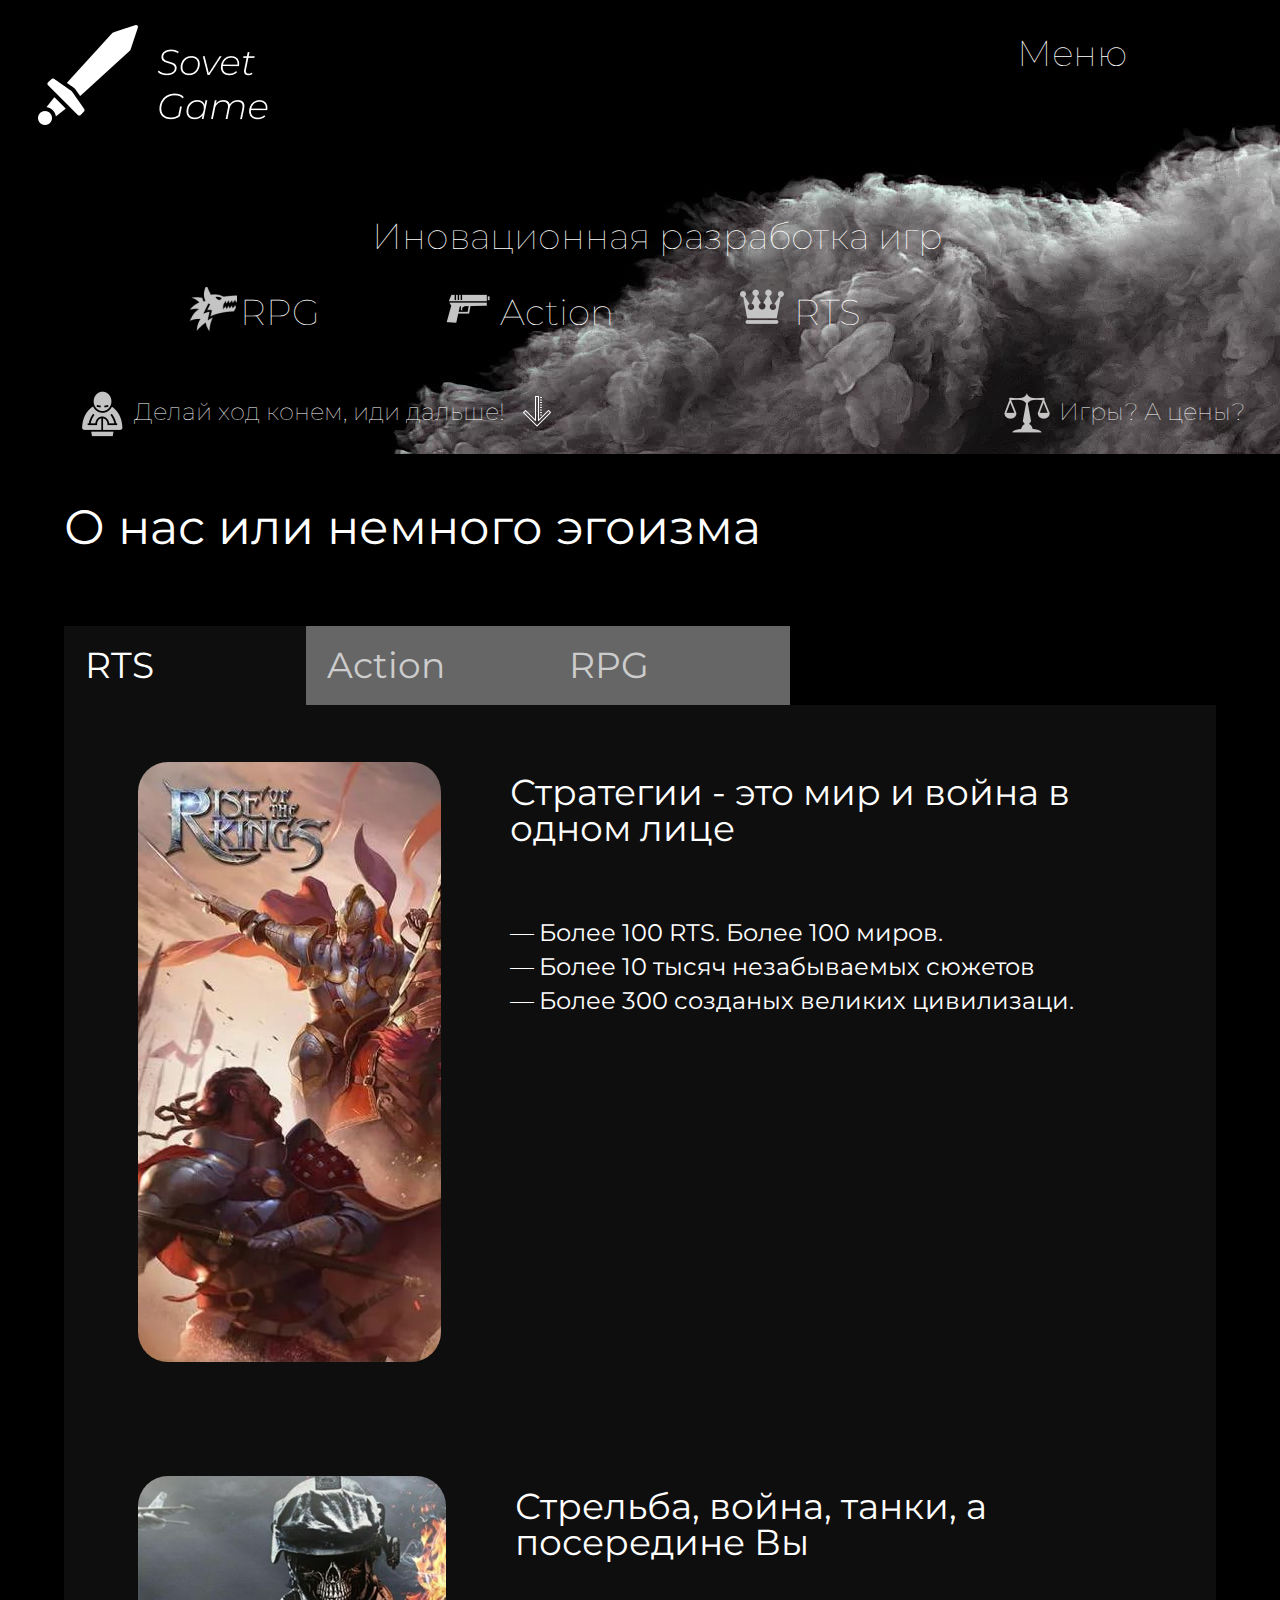
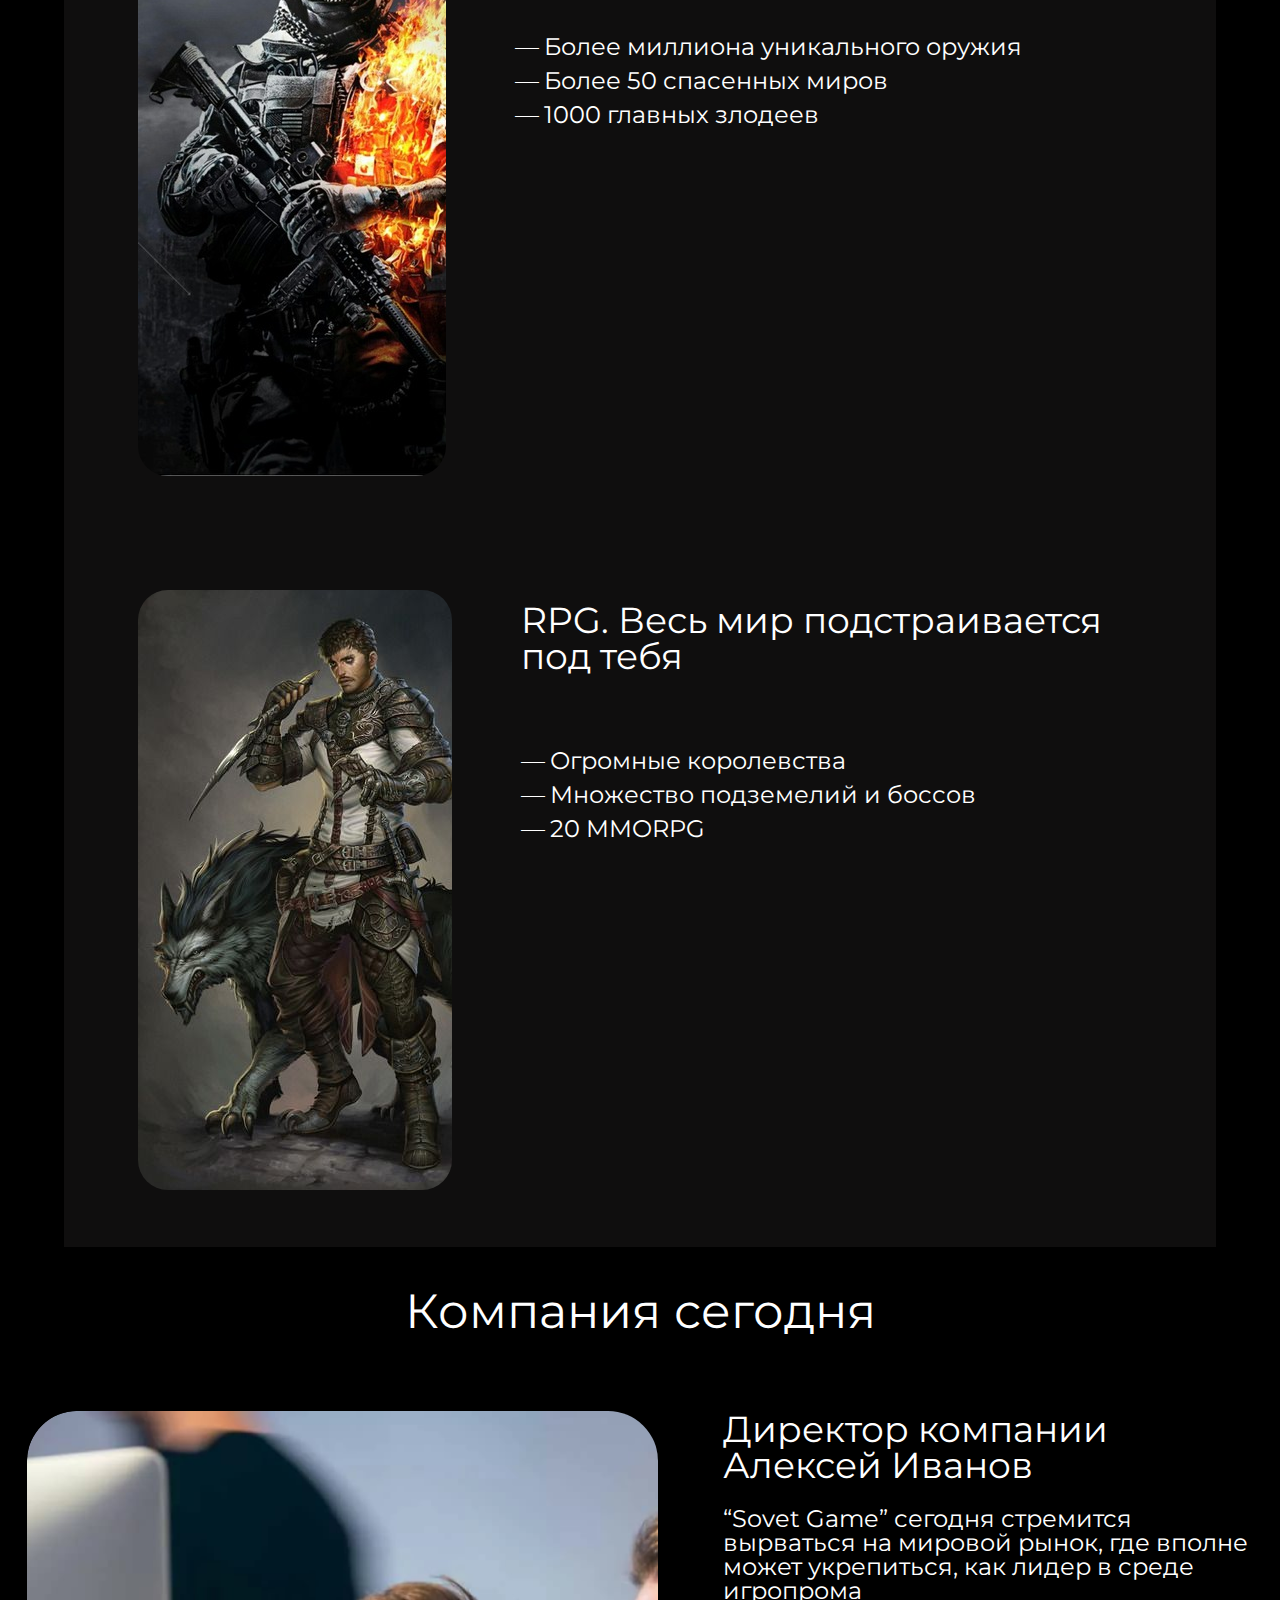
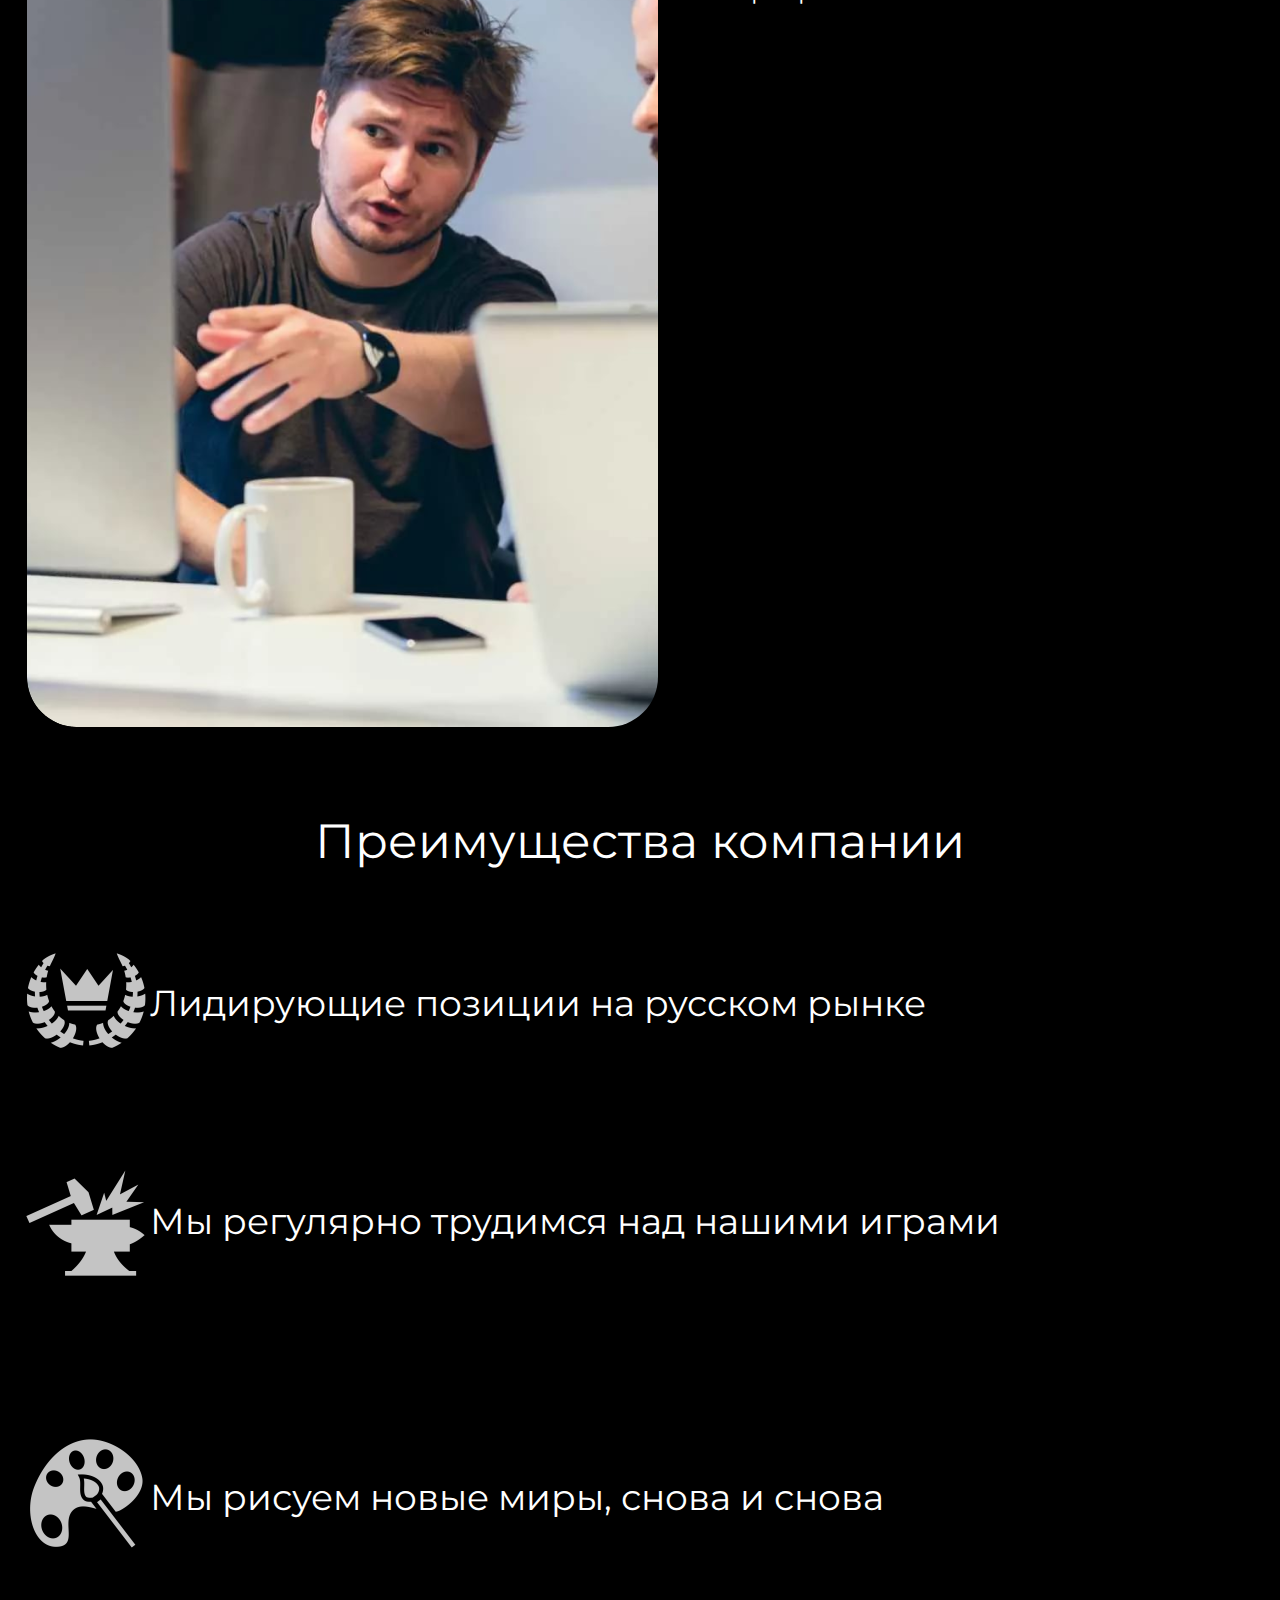
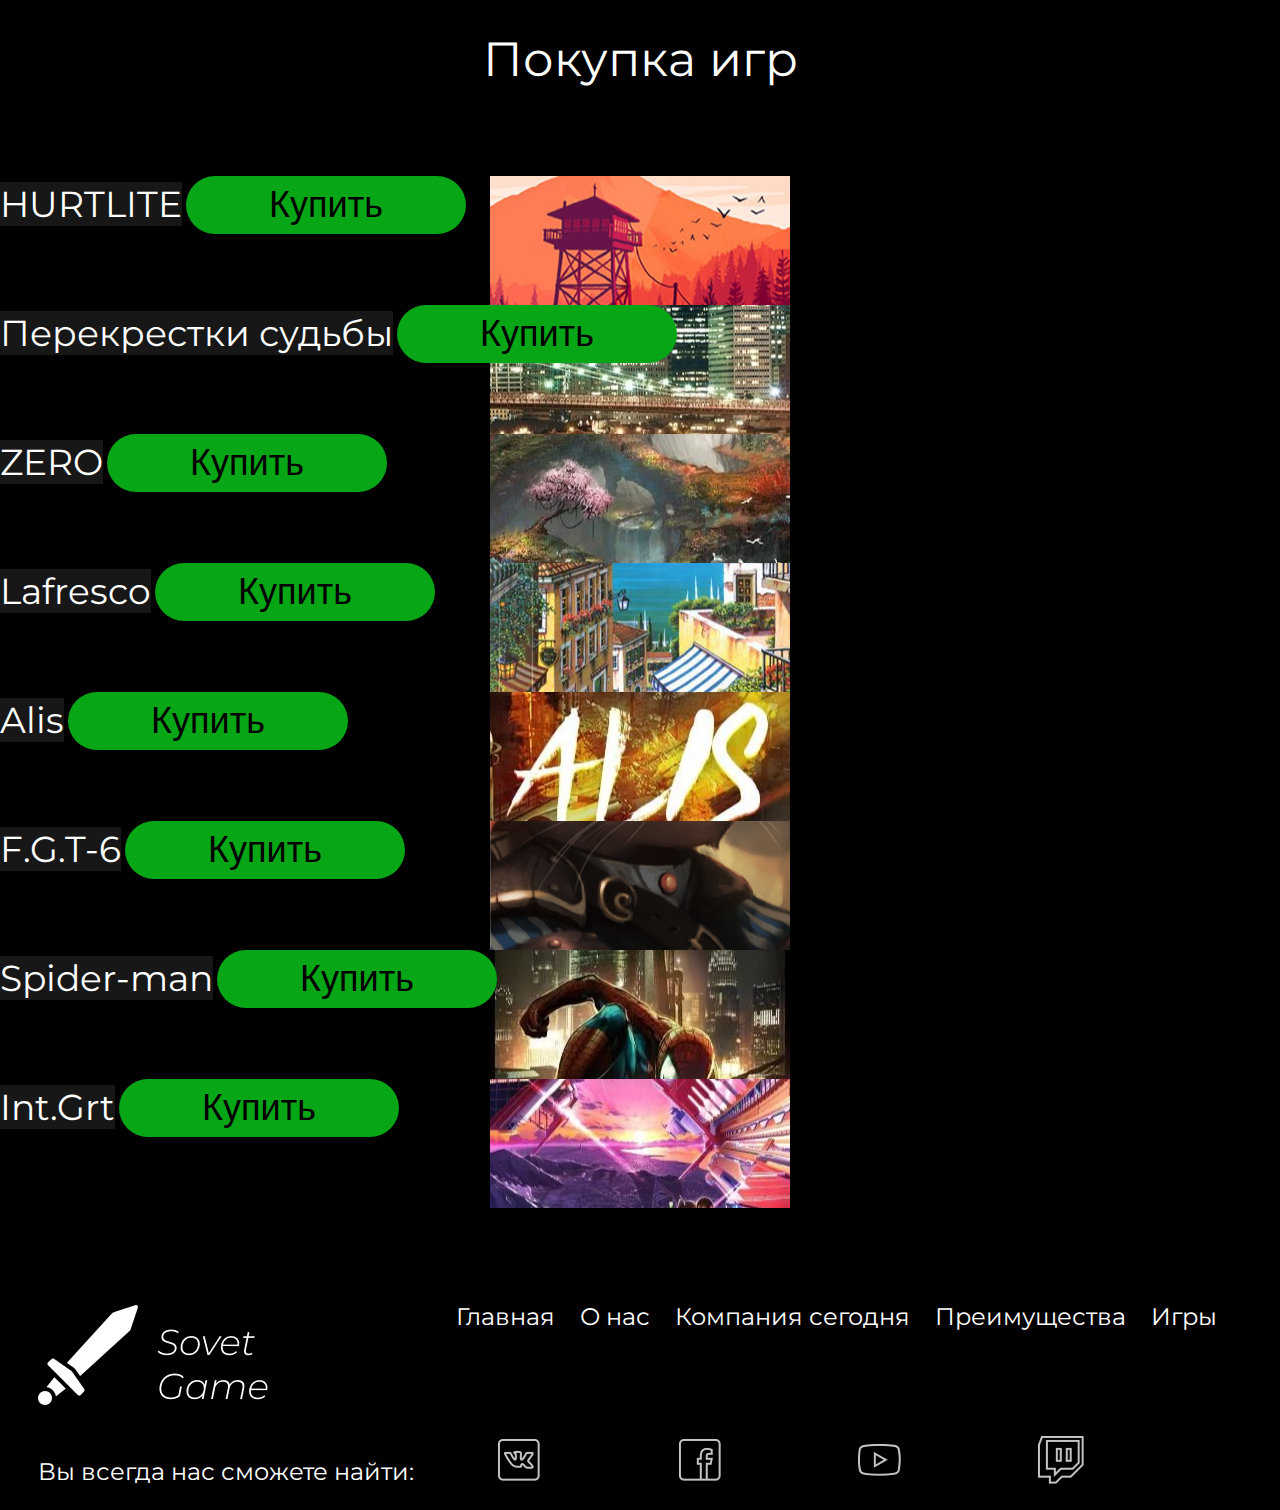
==== index.html @ 1562722c "Исправился, username точный" ====
<!DOCTYPE html>
<html lang="en">
<head>
    <meta charset="UTF-8">
    <meta name="viewport" content="width=device-width, initial-scale=1.0">
    <meta http-equiv="X-UA-Compatible" content="ie=edge">
    <title>Sovet Game</title>
    <meta name="description" content="Игровая компания Sovet Game в новом 2019 годе. Создание нового игрового мира. Главные топы игропрома" />
    <meta content="telephone=no" name="format-detection">
    <meta name="HandheldFriendly" content="true">
    <meta name="keywords" content="Sovet Game, русская компания, Sovet, Games">
    <meta property="og:type" content="website">
    <meta property="og:url" content="#">
    <meta property="og:title" content="Sovet Game">
    <meta property="og:description" content="Игровая компания Sovet Game в новом 2019 годе. Создание нового игрового мира. Главные топы игропрома">
    <meta property="og:image" content="img/logo.png">
    <meta property="og:image:width" content="100">
    <meta property="og:image:height" content="100">
    <meta property="og:image" content="img/logo.png" />
    <link rel="image_src" href="img/logo.png" /> 
    <link rel="icon" href="img/logo.png" type="img/png"/>
    <link rel="apple-touch-icon" href="/img/logo.png" type="img/png" />
    <link rel="stylesheet" href="style/style.css">
    <link rel="stylesheet" href="style/slick.css">
    <link href="https://fonts.googleapis.com/css?family=Montserrat:300,400&amp;subset=cyrillic" rel="stylesheet"> 
</head>
<body>
    <div class="container-wrapper" id="glavn">
            <header>
                <a href="https://toster.ru/q/368073" class="logo-a">
                    <span class="logo">
                        <img src="img/Logosity.png" alt="Logo" href="#">
                    </span>
                        
                </a>
                <div class="header-nav">
                    <div class="menuToggle">Меню</div>
                    <div class="menu">
                        <ul>
                            <li><a data-scroll-to="#glavn">Главная</a></li>
                            <li><a data-scroll-to="#nas">О нас</a></li>
                            <li><a data-scroll-to="#heute">Компания сегодня</a></li>
                            <li><a data-scroll-to="#prem">Преимущества</a></li>
                            <li><a data-scroll-to="#game">Игры</a></li>
                        </ul>
                    </div>
                    
                </div>
            </header>
            <div class="header-container">
                <div class="header-wrapper">
                        <div class="glavn"><h1>Иновационная разработка игр</h1></div>
                        <div class="genre">
                            <ul>
                                <li class="img1_1">RPG</li>
                                <li class="img2">Action</li>
                                <li class="img3">RTS</li>
                            </ul>
                        </div>
                </div>
            </div>
        <div class="header-down">
            <p class="text-left">Делай ход конем, иди дальше!</p>
            <p class="text-right">Игры? А цены?</p>
        </div>
    </div>
   <div class="wrapper-main" id="nas">
       <main>
           <section class="tab">
                <h2>О нас или немного эгоизма</h2>
                <ul class="tabs">
                    <li class="active" rel="tab1">RTS</li>
                    <li rel="tab2">Action</li>
                    <li rel="tab3">RPG</li>
                  </ul>
                  <div class="tab_container">
                    <h3 class="d_active tab_drawer_heading" rel="tab1">RTS</h3>
                    <div id="tab1" class="tab_content">
                        <div class="tab_img " style="background-image: url(/img/32432.png)">

                        </div>
                        <div class="tab_text ">
                                <h2>Стратегии - это мир и война в одном лице</h2>
                                <ul>
                                    <li>Более 100 RTS. Более 100 миров.</li>
                                    <li>Более 10 тысяч незабываемых сюжетов</li>
                                    <li>Более 300 созданых великих цивилизаци.</li>
                                </ul>
                        </div>
                    
                    </div>
                    <!-- #tab1 -->
                    <h3 class="tab_drawer_heading" rel="tab2">Action</h3>
                    <div id="tab2" class="tab_content">
                            <div class="tab_img" style="background-image:url(img/action.jpg)">
                            
                            </div>
                        <div class="tab_text ">
                                <h2>Стрельба, война, танки, а посередине Вы</h2>
                                <ul>
                                    <li>Более миллиона уникального оружия</li>
                                    <li>Более 50 спасенных миров</li>
                                    <li>1000 главных злодеев</li>
                                </ul>
                        </div>
                    
                    </div>
                    <!-- #tab2 -->
                    <h3 class="tab_drawer_heading" rel="tab3">RPG</h3>
                    <div id="tab3" class="tab_content">
                        <div class="tab_img" style="background-image:url(img/rpg.jpg)">
                            
                        </div>
                        <div class="tab_text">
                                <h2>RPG. Весь мир подстраивается под тебя</h2>
                                <ul>
                                    <li>Огромные королевства</li>
                                    <li>Множество подземелий и боссов</li>
                                    <li>20 MMORPG</li>
                                </ul>
                        </div>
                    
                    </div>
                    <!-- #tab3 -->
                  </div>
                  <!-- .tab_container -->
                  </div>
           </section>
           <section class="content" id="heute">
                <h2>Компания сегодня</h2>
                <div class="content_wrapper">
                       
                    <div class="content_img">

                    </div>
                    <div class="content_text">
                        <h3>Директор компании <br> Алексей Иванов</h3>
                        <p>“Sovet Game” сегодня стремится вырваться на мировой рынок,
                            где вполне может укрепиться,
                            как лидер в среде игропрома</p>
                    </div>
                </div>
           </section>
           <section class="prem" id="prem">
                <h2>Преимущества компании</h2>
                <div class="prem_wrapper">
                    <ul>
                        <li class="prem1">
                            Лидирующие позиции на русском рынке
                        </li>
                        <li class="prem2">
                            Мы регулярно трудимся над нашими играми
                        </li>
                        <li class="prem3">
                            Мы рисуем новые миры, снова и снова
                        </li>
                    </ul>
                </div>
           </section>
           <section class="slider_wrapper" id="game">
               <h2>Покупка игр</h2>
                <div class="slider">
                    <div class="sl" style="background: url(../img/sl1.png) no-repeat; background-position: center;">
                        <span>HURTLITE</span>
                        <button>Купить</button>
                    </div>
                    <div class="sl" style="background: url(../img/sl2.jpg) no-repeat; background-position: center;">
                        <span>Перекрестки судьбы</span>
                        <button>Купить</button>
                    </div>
                    <div class="sl" style="background: url(../img/sl3.jpg) no-repeat; background-position: center;">
                        <span>ZERO</span>
                        <button>Купить</button>
                    </div>
                    <div class="sl" style="background: url(../img/sl4.jpg) no-repeat; background-position: center;">
                        <span>Lafresco</span>
                        <button>Купить</button>
                    </div>
                    <div class="sl" style="background: url(../img/sl5.jpg) no-repeat; background-position: center;">
                        <span>Alis</span>
                        <button>Купить</button>
                    </div>
                    <div class="sl" style="background: url(../img/sl6.jpg) no-repeat; background-position: center;">
                        <span>F.G.T-6</span>
                        <button>Купить</button>
                    </div>
                    <div class="sl" style="background: url(../img/sl7.jpg) no-repeat; background-position: center;">
                        <span>Spider-man</span>
                        <button>Купить</button>
                    </div>
                    <div class="sl" style="background: url(../img/sl8.jpg) no-repeat; background-position: center;">
                        <span>Int.Grt</span>
                        <button>Купить</button>
                    </div>
                </div>
           </section>
       </main>
   </div>
   <div class="wrapper-footer">
        <footer>
            <div class="footer-up">
                    <a href="https://toster.ru/q/368073" class="logo-a">
                        <span class="logo">
                            <img src="img/Logosity.png" alt="Logo" href="#">
                        </span>
                            
                    </a>
                    <div class="footer-nav">
                         <ul>
                            <li><a data-scroll-to="#glavn">Главная</a></li>
                            <li><a data-scroll-to="#nas">О нас</a></li>
                            <li><a data-scroll-to="#heute">Компания сегодня</a></li>
                            <li><a data-scroll-to="#prem">Преимущества</a></li>
                            <li><a data-scroll-to="#game">Игры</a></li>
                        </ul>
                    </div>
            </div>
            <div class="footer-down">
                <span>Вы всегда нас сможете найти:</span>
                <ul>
                    <li style="background-image: url(img/vk.png)"><a href="#"></a></li>
                    <li style="background-image: url(img/facebook.png)"><a href="#"></a></li>
                    <li style="background-image: url(img/youtube.png)"><a href="#"></a></li>
                    <li style="background-image: url(img/twich.png)"><a href="#"></a></li>
                </ul>
            </div>
        </footer>
   </div>
   <script
	    src="https://code.jquery.com/jquery-3.4.0.min.js"
	    integrity="sha256-BJeo0qm959uMBGb65z40ejJYGSgR7REI4+CW1fNKwOg="
        crossorigin="anonymous"></script>
    <script src="js/script.js"></script>
    <script src="js/slick.min.js"></script>
    <script src="/js/scriptsl.js"></script>
    <script src="/js/scroll.js"></script>
</body>
</html>
---- style/style.css ----
/* http://meyerweb.com/eric/tools/css/reset/ 
   v2.0 | 20110126
   License: none (public domain)
*/

html, body, div, span, applet, object, iframe,
h1, h2, h3, h4, h5, h6, p, blockquote, pre,
a, abbr, acronym, address, big, cite, code,
del, dfn, em, img, ins, kbd, q, s, samp,
small, strike, strong, sub, sup, tt, var,
b, u, i, center,
dl, dt, dd, ol, ul, li,
fieldset, form, label, legend,
table, caption, tbody, tfoot, thead, tr, th, td,
article, aside, canvas, details, embed, 
figure, figcaption, footer, header, hgroup, 
menu, nav, output, ruby, section, summary,
time, mark, audio, video {
	margin: 0;
	padding: 0;
	border: 0;
	font-size: 100%;
	font: inherit;
	vertical-align: baseline;
}
/* HTML5 display-role reset for older browsers */
article, aside, details, figcaption, figure, 
footer, header, hgroup, menu, nav, section {
	display: block;
}
body {
	line-height: 1;
}
ol, ul {
	list-style: none;
}
blockquote, q {
	quotes: none;
}
blockquote:before, blockquote:after,
q:before, q:after {
	content: '';
	content: none;
}
table {
	border-collapse: collapse;
	border-spacing: 0;
}
body{
    font-family: 'Montserrat', sans-serif;
    scroll-behavior: smooth;
}
h2{
    font-size: 64px;
}
h3{
    font-size: 48px;
}
.container-wrapper{
    width: 100%;
    font-weight: lighter;
    background: url(/img/i.png) no-repeat;
    display: -webkit-box;
    display: -ms-flexbox;
    display: flex;
    -ms-flex-wrap: wrap;
        flex-wrap: wrap;
}
menu{
    list-style-type: none;
    padding: 0;
    margin: 0;
}

.menu li{
    float: left;
}
.menu li a{
  display: inline-block;
  padding: 10px 15px;
  color: #fff;
  text-decoration: none;
}
.menuToggle{  
    color: #fff;
    padding: 10px 15px;
    cursor: pointer;
    display: none;
}
header{
    display:-webkit-box;
    display:-ms-flexbox;
    display:flex;
    -webkit-box-pack: justify;
        -ms-flex-pack: justify;
            justify-content: space-between;
    padding: 25px 38px;
    margin: 0 auto;
    width: 100%;
}
header a{
    text-decoration: none;
    font-size: 36px;
    color:white;
    margin-right: 25px;
}
li{
    display: -webkit-box;
    display: -ms-flexbox;
    display: flex;
}
ul{
    display: -webkit-box;
    display: -ms-flexbox;
    display: flex;
}
/* .logo-a{
    position: absolute;
    z-index: 2;
    width: 358px;
    height: 143px;
} */
.header-nav a:hover{
    color:#F04343;
    border-bottom: 1px solid #F04343;
    line-height: 60px;
}
.genre{
    font-size: 48px;
    margin-top: 83px;
    padding-left:250px;
    
}
.header-container{
    margin-top: 240px;
    width:100%;
    display: -webkit-box;
    display: -ms-flexbox;
    display: flex;
    display: flex;
  -webkit-box-orient: vertical;
  -webkit-box-direction: normal;
      -ms-flex-flow: column nowrap;
          flex-flow: column nowrap;
  -webkit-box-align: center;
      -ms-flex-align: center;
          align-items: center;
  -ms-flex-line-pack: center;
      align-content: center;
  -webkit-box-pack: center;
      -ms-flex-pack: center;
          justify-content: center;
}
.header-wrapper{ 
    color:#fff;
    -webkit-box-orient: vertical;
    -webkit-box-direction: normal;
        -ms-flex-flow: column nowrap;
            flex-flow: column nowrap;
    width: 70%;
    -webkit-box-align: center;
        -ms-flex-align: center;
            align-items: center;
    -ms-flex-line-pack: center;
        align-content: center;
    -webkit-box-pack: center;
        -ms-flex-pack: center;
            justify-content: center;
}
.glavn{
    font-size: 64px;
    text-align: center;
    padding-left: 70px;
}
.header-down{
    width: 100%;
    padding: 30px 134px;
    display: -webkit-box;
    display: -ms-flexbox;
    display: flex;
    -webkit-box-pack: justify;
        -ms-flex-pack: justify;
            justify-content: space-between;
    margin-top: 240px;
    color:#fff;
    font-size: 36px;
}

.genre ul{
    width: 100%;
    display: -webkit-box;
    display: -ms-flexbox;
    display: flex;
}
.genre li{
    margin-right: 292px;
}
.genre .img1_1::before{
    content: "";
    position: absolute;
    width: 106px;
    height: 96px;
    background-image: url(/img/img1.png);
    margin-left: -7rem;
    margin-top: -40px;
}
.genre .img2::before{
    content: "";
    position: absolute;
    width: 96px;
    height: 96px;
    background-image: url(/img/img2.png);
    margin-left: -7rem;
    margin-top: -40px;
}
.genre .img3::before{
    content: "";
    position: absolute;
    width: 96px;
    height: 96px;
    background-image: url(/img/img3.png);
    margin-left: -7rem;
    margin-top: -40px;
}
.text-left::before{
    content: "";
    position: absolute;
    width: 96px;
    height: 96px;
    background-image: url(/img/Header-img-left.png);
    margin-left: -7rem;
    margin-top: -40px;
}
.text-left::after{
    content: "";
    position: absolute;
    width: 64px;
    height: 64px;
    background-image: url(/img/icons8-вниз-64.png);
    margin-left: 2rem;
    margin-top: -10px;
}
.text-right::before{
    content: "";
    position: absolute;
    width: 96px;
    height: 96px;
    background-image: url(/img/header-img-right.png);
    margin-left: -7rem;
    margin-top: -50px;
}
.tab h2{
    margin-top:49px;
    margin-bottom: 150px;
}
.tab_text{
    font-size:36px;
}
.tab_content ul{
    list-style-type: square;
    display: inline-block;
}

.tab_content ul li:before {
    content:  "—";
    position: relative;
    left:     -5px;
}   
ul.tabs {
	margin: 0;
	padding: 0;
	float: left;
	list-style: none;
	width: 100%;
}

ul.tabs li {
	float: left;
	margin: 0;
	cursor: pointer;
	padding: 24px 21px;
	line-height: 31px;
	background-color: #666;
	color: #ccc;
	overflow: hidden;
    position: relative;
    font-size: 36px;
    width: 200px;
    display: -webkit-box;
    display: -ms-flexbox;
    display: flex;

    
}


ul.tabs li:hover {
	background-color: #ccc;
	color: #333;
}

ul.tabs li.active {
	background-color: #0F0E0E;
	color: #fff;
	
	display: block;
}

.tab_container {
	
	clear: both;
	float: left;
	width: 100%;
	background: #0F0E0E;
	overflow: auto;
}

.tab_content {
	padding: 20px;
	display: none;
}

.tab_drawer_heading { display: none; }

@media screen and (max-width: 480px) {
	.tabs {
		display: none;
	}
	.tab_drawer_heading {
		background-color: #ccc;
		color: #fff;
		border-top: 1px solid #333;
		margin: 0;
		padding: 5px 20px;
		display: block;
		cursor: pointer;
		-webkit-touch-callout: none;
		-webkit-user-select: none;
		-moz-user-select: none;
		-ms-user-select: none;
		user-select: none;
	}
	.d_active {
		background-color: #666;
		color: #fff;
	}
}
main{
    width: 100%;
    display: -webkit-box;
    display: -ms-flexbox;
    display: flex;
    -webkit-box-align: center;
        -ms-flex-align: center;
            align-items: center;
  -ms-flex-line-pack: center;
      align-content: center;
  -webkit-box-pack: center;
      -ms-flex-pack: center;
          justify-content: center;
    font-weight:400;
    color:#fff;
    background-color: #000000;

}
.tab{
    width: 90%;
}
.tab_content{
    display: -webkit-box;
    display: -ms-flexbox;
    display: flex;
}
.tab_img{
    width: 400px;
    height: 600px;
    margin-right: 69px;
    margin-left: 54px;
    border-radius: 30px;
    margin-top: 37px;
    margin-bottom: 37px;
    background-size: cover; 
    -moz-background-size: cover; 
    -o-background-size: cover; 
    -webkit-background-size: cover;
}
.tab_text{
    margin-right: 84px;
}

.tab_text li{
    margin-bottom: 10px;
    margin-left:5px;
}
.tab{
    margin-bottom: 79px;
}
.content{
    background-color: #000000;
    padding: 82px 27px;
   
}
.content_wrapper{
    display: -webkit-box;
    display: -ms-flexbox;
    display: flex;
    padding-top:38px;
    padding-bottom:8px;
}
.content_img{
    width: 876px;
    height: 916px;
    border-radius: 50px;
    background: url(/img/4312i.png);
    margin-right: 65px;
    background-size: cover; 
    -moz-background-size: cover; 
    -o-background-size: cover; 
    -webkit-background-size: cover;
}
.content{
    color:#fff;
}

.content h2{
    margin-bottom: 38px;
    text-align: center;
}
.content_text{
    margin-bottom: 38px;
}
.content_text p{
    text-align: left;
    font-size: 36px;
}
.content_text{
    width: 60%;
}
.prem{
    background-color: #000000;
    color:#fff;
}
.prem ul{
    list-style-type: square;
    display: inline-block;
}
.prem h2{
    text-align: center;
    margin-bottom: 120px;
}
.prem_wrapper{
    padding-left: 300px;
    padding-right: 153px;
    text-align: left;
    padding-bottom: 273px;
}
.prem .prem1,.prem2{
    margin-bottom: 182px;
}
.prem li{
    font-size: 64px;
}
.wrapper-main{
    background-color: #000000;
}
.wrapper-footer{
    background-color: #000000;
}
.prem1::before{
    content:"";
    position:absolute;
    width: 256px;
    height: 256px;
    background: url(/img/Mask\ Group3.png) no-repeat;
    margin-left: -256px;
    margin-top: -100px;
}
.prem2::before{
    content:"";
    position:absolute;
    width: 256px;
    height: 256px;
    background: url(/img/Mask\ Group2.png) no-repeat;
    margin-left: -256px;
    margin-top: -100px;
}
.prem3::before{
    content:"";
    position:absolute;
    width: 256px;
    height: 256px;
    background: url(/img/Mask\ Group.png) no-repeat;
    margin-left: -256px;
    margin-top: -100px;
}
.slider_wrapper{
    background: #000000;
    padding-bottom: 72px;
}
.slider_wrapper h2{
    color:#fff;
    margin-bottom:93px;
    text-align: center;
}
.sl.slick-slide{
    width: 300px;
    height: 700px;
    background-position: center;
}
.slick-arrow{
    background-color: #000000;
    width:64px;
    height: 64px;
    font-size: 0;
    position: absolute;
    top:50%;
    border-radius: 50%;
    border: none;
    background-image: url(/img/arows.png);
    z-index:2;
}
.slick-next{
    right: 0;
    margin-right: 1%;
    -webkit-transform: rotate(180deg);
        -ms-transform: rotate(180deg);
            transform: rotate(180deg);
}
.slick-prev{
    margin-left:1%;
}

.sl.slick-slide{
    display: -webkit-box !important;
    display: -ms-flexbox !important;
    display: flex !important;
    -webkit-box-orient: vertical;
    -webkit-box-direction: normal;
        -ms-flex-direction: column;
            flex-direction: column;
    -webkit-box-pack: end;
        -ms-flex-pack: end;
            justify-content: flex-end;
    -webkit-box-align: center;
        -ms-flex-align: center;
            align-items: center;
}
.sl button{
    width:280px;
    height: 58px;
    border-radius:50px;
    margin-bottom:71px;
    background-color: #06A616;
    border: none;
    font-size:36px;
}
.sl span{
    color: #fff;
    font-size:36px;
    width: 300px;
    text-align: center;
    background-color: rgba(66, 66, 66, 0.35);
    margin-bottom: 15px;
}
.slick-dots {
    margin-top: 93px;
    -webkit-box-pack: center;
        -ms-flex-pack: center;
            justify-content: center;
}
.slick-dots button {
    width: 20px;
    height: 20px;
    border-radius: 50%;
    font-size: 0;
    margin-right: 39px;
    border: none;
}
 .slick-dots>.slick-active button{
    width: 30px;
    height: 30px;
    margin-top: -5px;
}
footer{
    display: -webkit-box;
    display: -ms-flexbox;
    display: flex;
    -webkit-box-orient: vertical;
    -webkit-box-direction: normal;
        -ms-flex-direction: column;
            flex-direction: column;
    width: 100%;
}
.footer-wrapper{
    width: 100%;
    font-weight: lighter;
    display: -webkit-box;
    display: -ms-flexbox;
    display: flex;
    -ms-flex-wrap: wrap;
        flex-wrap: wrap;
}
.footer-up{
    display:-webkit-box;
    display:-ms-flexbox;
    display:flex;
    -webkit-box-pack: justify;
        -ms-flex-pack: justify;
            justify-content: space-between;
    padding: 25px 38px;
}
.footer-up a{
    text-decoration: none;
    font-size: 36px;
    color:white;
    margin-right: 25px;
}

.footer-nav a:hover{
    color:#F04343;
    border-bottom: 1px solid #F04343;
    line-height: 60px;
}
.footer-down{
    padding: 25px 38px;
    display: -webkit-box;
    display: -ms-flexbox;
    display: flex;
    -webkit-box-orient: horizontal;
    -webkit-box-direction: normal;
        -ms-flex-direction: row;
            flex-direction: row;
}

.footer-down span{
    color:#fff;
    font-size:36px;
}
.footer-down li{
    width: 100px;
    height: 100px;
    margin-top:-50px;
}
.footer-down a{
    width: 100px;
}
.footer-down ul{
    display: -webkit-box;
    display: -ms-flexbox;
    display: flex;
    -ms-flex-pack: distribute;
        justify-content: space-around;
    width: 60%;
    padding-left: 25px;
}
.footer-down li{
    background-size: cover; 
    -moz-background-size: cover; 
    -o-background-size: cover; 
    -webkit-background-size: cover;
}
.footer-up li{
    white-space: nowrap;
}
@media screen and ( max-width: 1600px ){
    .header-down{
        padding-right: 70px;
    }
    .prem_wrapper li{
        font-size: 48px;
    }
    .prem_wrapper .prem2{
        margin-bottom: 240px;
    }
    .prem_wrapper{
        padding-bottom: 240px;
    }
    .footer-down ul{
        padding-left:15px;
    }
    .logo img{
        width: auto;
        height: auto;
        max-width: 100%;
        max-height: 100%;
    }
    .logo-a{
        width: auto;
        height: auto;
        max-width: 100%;
        max-height: 100%;
    }
    .footer{
        font-size:24px;
    }
    header a{
        font-size:24px;
    }
    .footer-nav a{
        font-size:24px;
    }
    .footer-down span{
        font-size: 24px;
    }
    .genre{
        padding-left: 80px;
    }
    .content_text p{
        margin-top: 24px;
        font-size: 24px;
    }
}

@media screen and ( max-width: 1400px ){
    h2{
        font-size: 48px;
    }
    h3{
        font-size: 36px;
    }
   .glavn h1{
       font-size: 48px;
   }
   .genre{
       padding-left: 40px;
   }
   .prem_wrapper li{
        font-size: 36px;
    }
    .header-down{
        padding-right: 35px;
    }
}
@media screen and ( max-width: 1280px ){
    .header-container{
        margin-top: 4em;
    }
    .header-nav{
        margin-right: 100px;
    }
    .header-wrapper{
        width: 100%;
    }
    .glavn h1{
        font-size: 36px;
    }
    .genre {
        margin-top:40px;
        font-size: 24px;
        padding-left: 0;
    }
    .genre ul{
        padding-left: 10em;
    }
    .header-down{
        margin-top: 40px;
    }
    .genre li{
        margin-right: 5em;
    }
    .menuToggle{
        display: block;
        font-size: 36px;
    }
    .menu{
        display: none;
        position: absolute;
        background: #0F0E0E;
        width: 100%;
        margin-left: -10px;
        padding-left: 10px;
    }
    .menu li{
        float: none;
    }
    .menu ul{
        display: inline-block;
    }
    .genre .img1_1::before{
        content: "";
        position: absolute;
        width: 53px;
        height: 48px;
        background-image: url(/img/img1-ad.png);
        margin-left: -3.5rem;
        margin-top: -10px;
    }
    .genre .img2::before{
        content: "";
        position: absolute;
        width: 48px;
        height: 48px;
        background-image: url(/img/img2-ad.png);
        margin-left: -3.5rem;
        margin-top: -10px;
    }
    .genre .img3::before{
        content: "";
        position: absolute;
        width: 48px;
        height: 48px;
        background-image: url(/img/img3-ad.png);
        margin-left: -3.5rem;
        margin-top: -10px;
    }
    .text-left::before{
        content: "";
        position: absolute;
        width: 48px;
        height: 48px;
        background-image: url(/img/Header-img-left-ad.png);
        margin-left: -3.5rem;
        margin-top: -10px;
    }
    .text-left::after{
        content: "";
        position: absolute;
        width: 32px;
        height: 32px;
        background-image: url(/img/icons8-вниз-64-ad.png);
        margin-left: 1rem;
        margin-top: -5px;
    }
    .text-right::before{
        content: "";
        position: absolute;
        width: 48px;
        height: 48px;
        background-image: url(/img/header-img-right-ad.png);
        margin-left: -3.5rem;
        margin-top: -12px;
    }
    .glavn{
       padding-left: 35px;
    }
    .genre li{
        font-size: 36px;
    }
    .header-down{
        font-size: 24px;
    }
    .tab h2{
        margin-bottom: 75px;
    }
    .tab{
        margin-bottom: 40px;
    }
    .tab_text {
        font-size: 24px;
    }
    .tab_text h2{
        font-size: 36px;
    }
    .content{
        padding-top: 0px;
    }
    .prem_wrapper{
        padding-left: 150px;
        padding-right: 75px;
        padding-bottom: 120px;
    }
    .prem1::before{
        background: url(/img/Mask\ Group3-ad.png) no-repeat;
        margin-left: -128px;
        margin-top: -50px;
    }

    .prem2::before{
        background: url(/img/Mask\ Group2-ad.png) no-repeat;
        margin-left: -128px;
        margin-top: -50px;
    }

    .prem3::before{
        background: url(/img/Mask\ Group-ad.png) no-repeat;
        margin-left: -128px;
        margin-top: -50px;
    }
    .footer-down li{
        width: 50px;
        height: 50px;
        margin-top: -25px;
    }


}
@media screen and ( max-width: 960px ){
    .genre ul{
        -webkit-box-orient: vertical;
        -webkit-box-direction: normal;
            -ms-flex-direction: column;
                flex-direction: column;
        -webkit-box-pack: center;
            -ms-flex-pack: center;
                justify-content: center;
    }
    .genre li{
        margin-top:25px;
    }
    .header-down{
        -webkit-box-orient: vertical;
        -webkit-box-direction: reverse;
            -ms-flex-direction: column-reverse;
                flex-direction: column-reverse;
    }
    .text-right{
        margin-bottom: 25px;
    }
    .tab_content{
        -webkit-box-orient: vertical;
        -webkit-box-direction: normal;
            -ms-flex-direction: column;
                flex-direction: column;
    }
    .content_wrapper{
        -webkit-box-orient: vertical;
        -webkit-box-direction: normal;
            -ms-flex-direction: column;
                flex-direction: column;
    }
    .content_text{
       width: 100%;
    }
    .footer-nav ul{
        display: inline-block;
    }
    .footer-up li{
        white-space: nowrap;
    }
    .footer-down li{
        margin-right: 10px;
    }
}
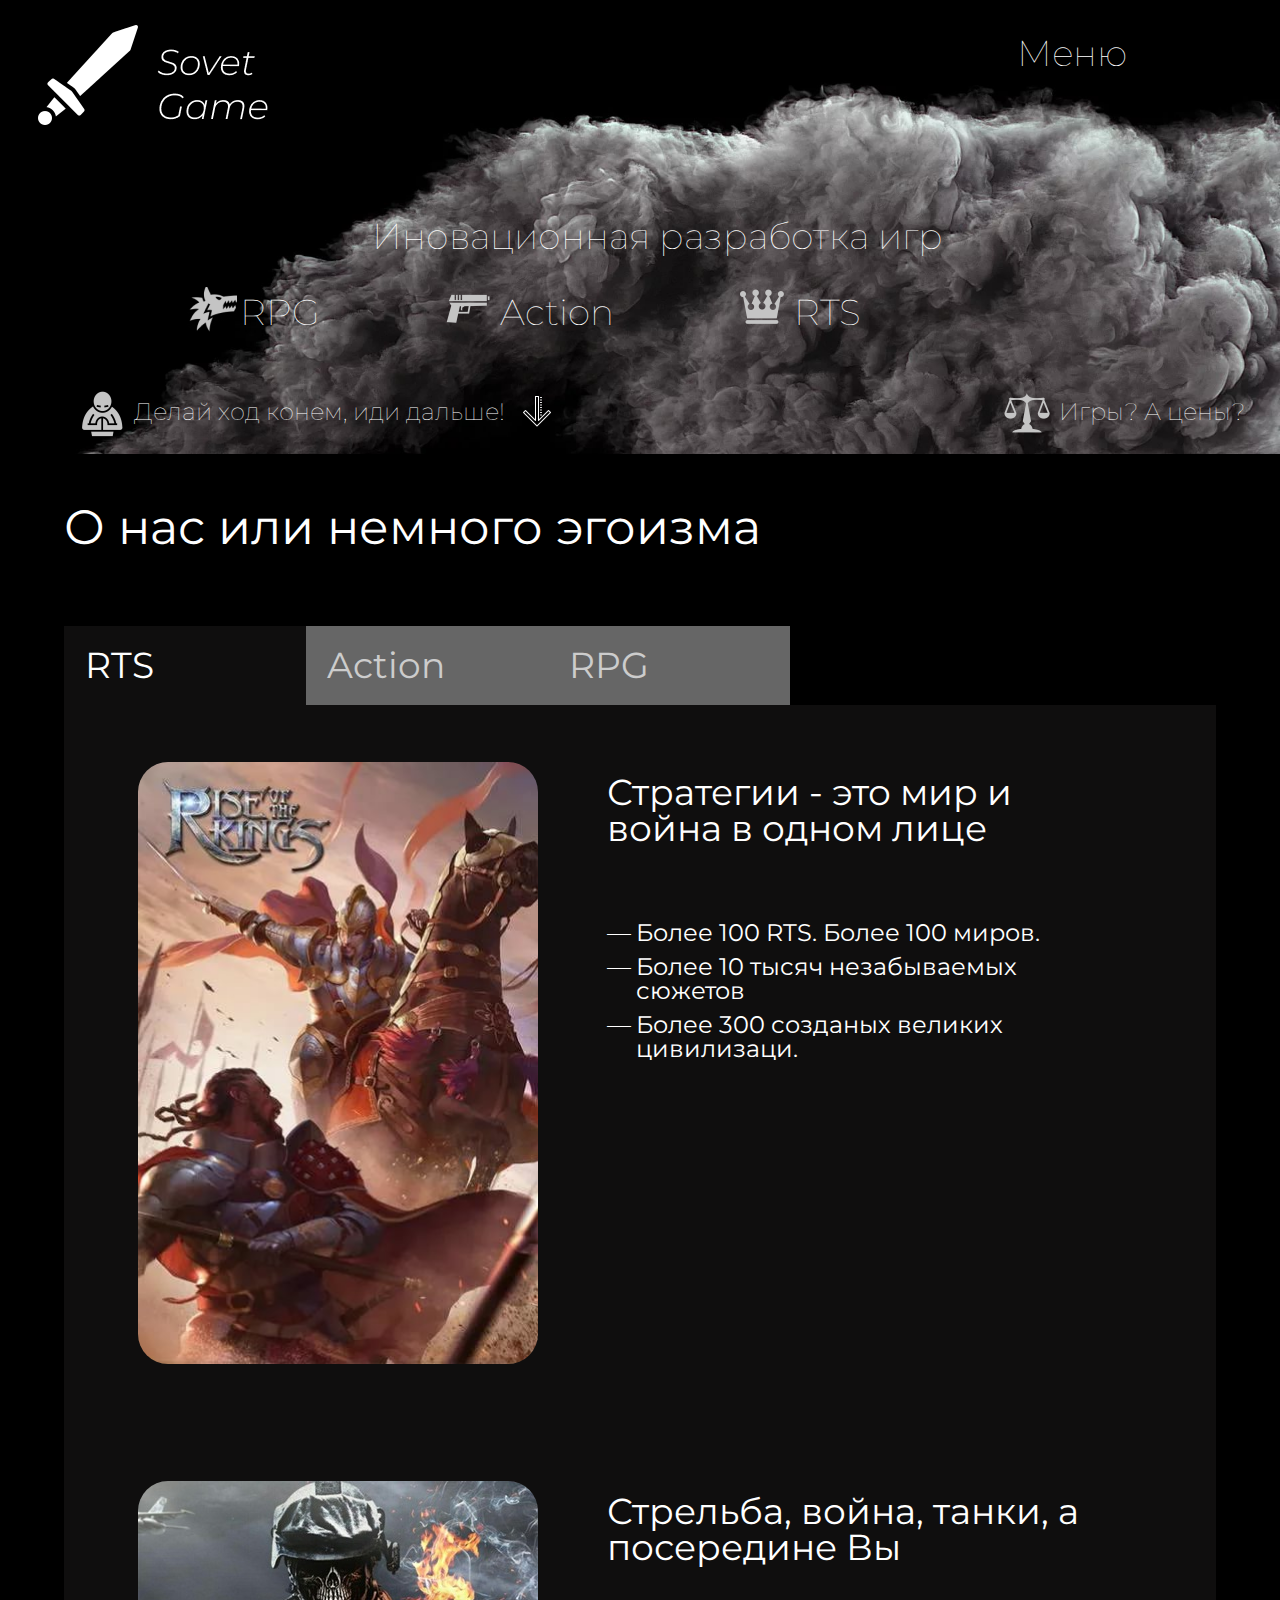
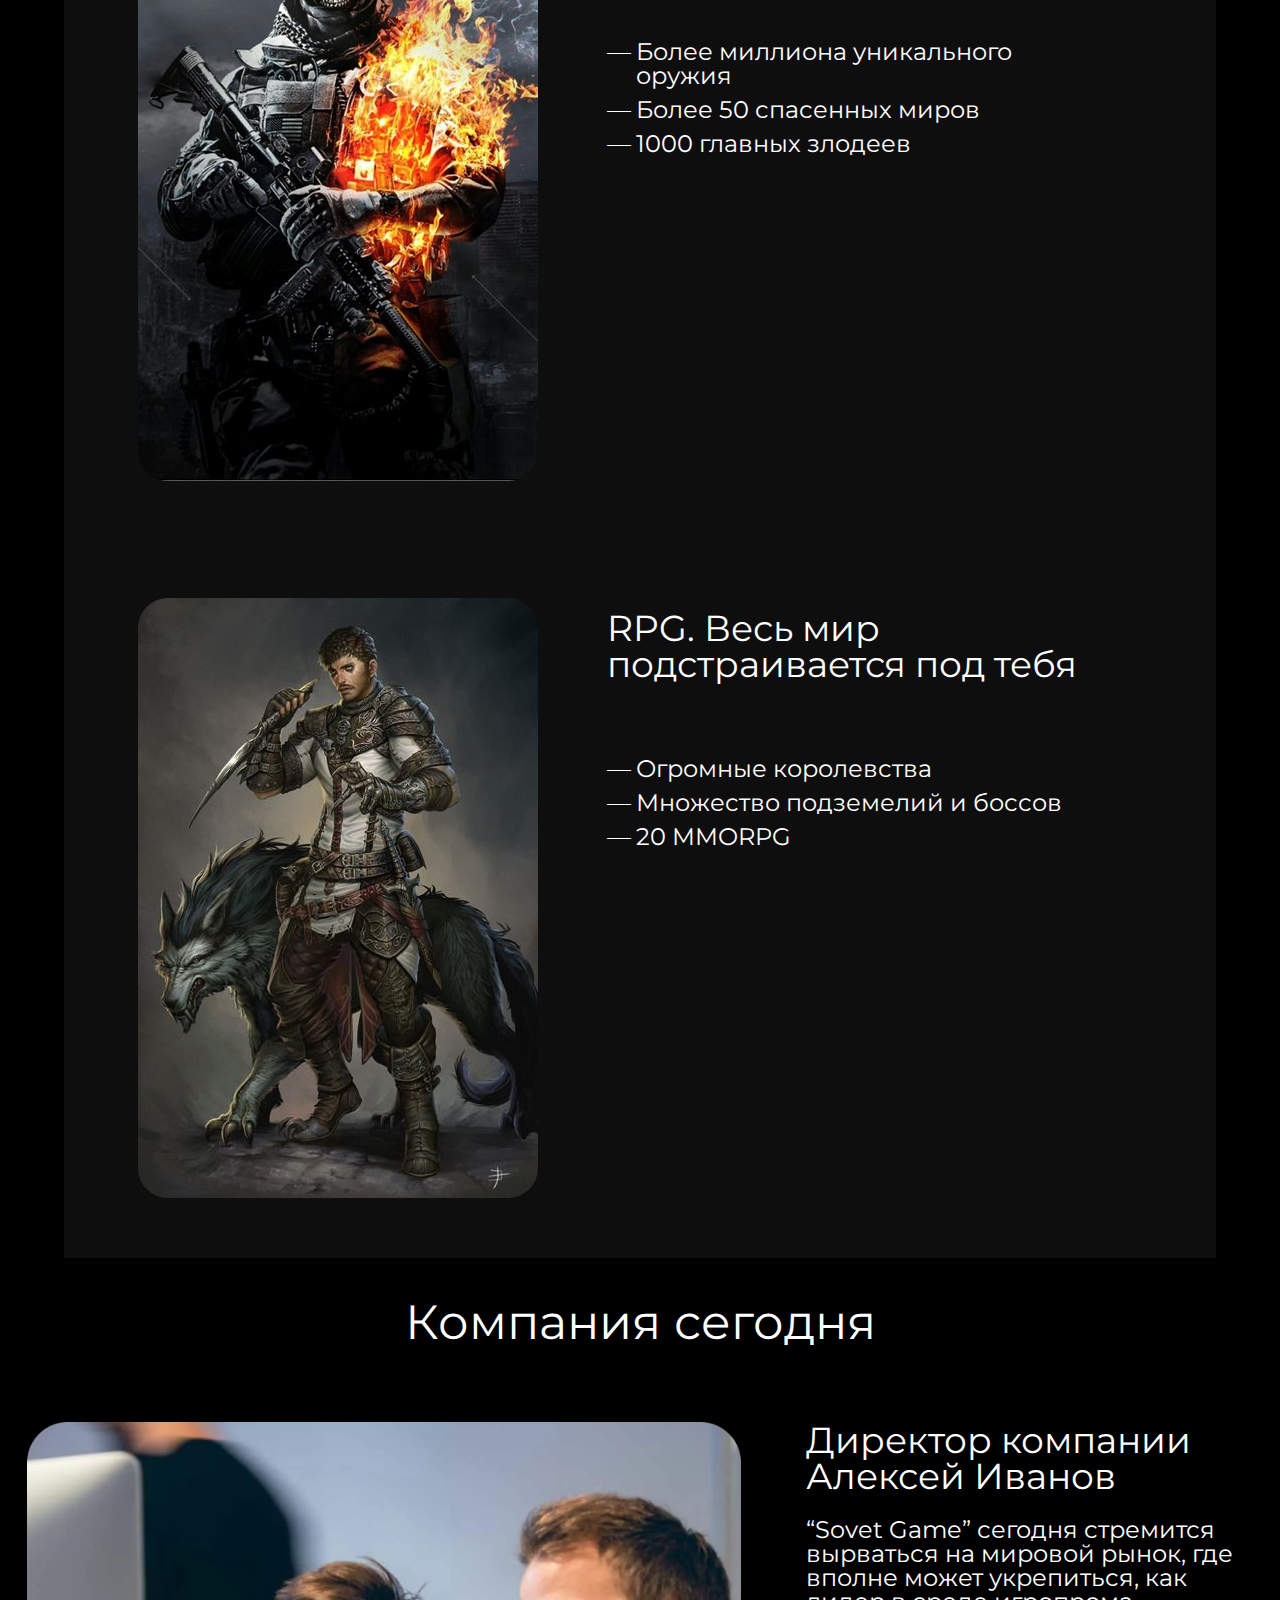
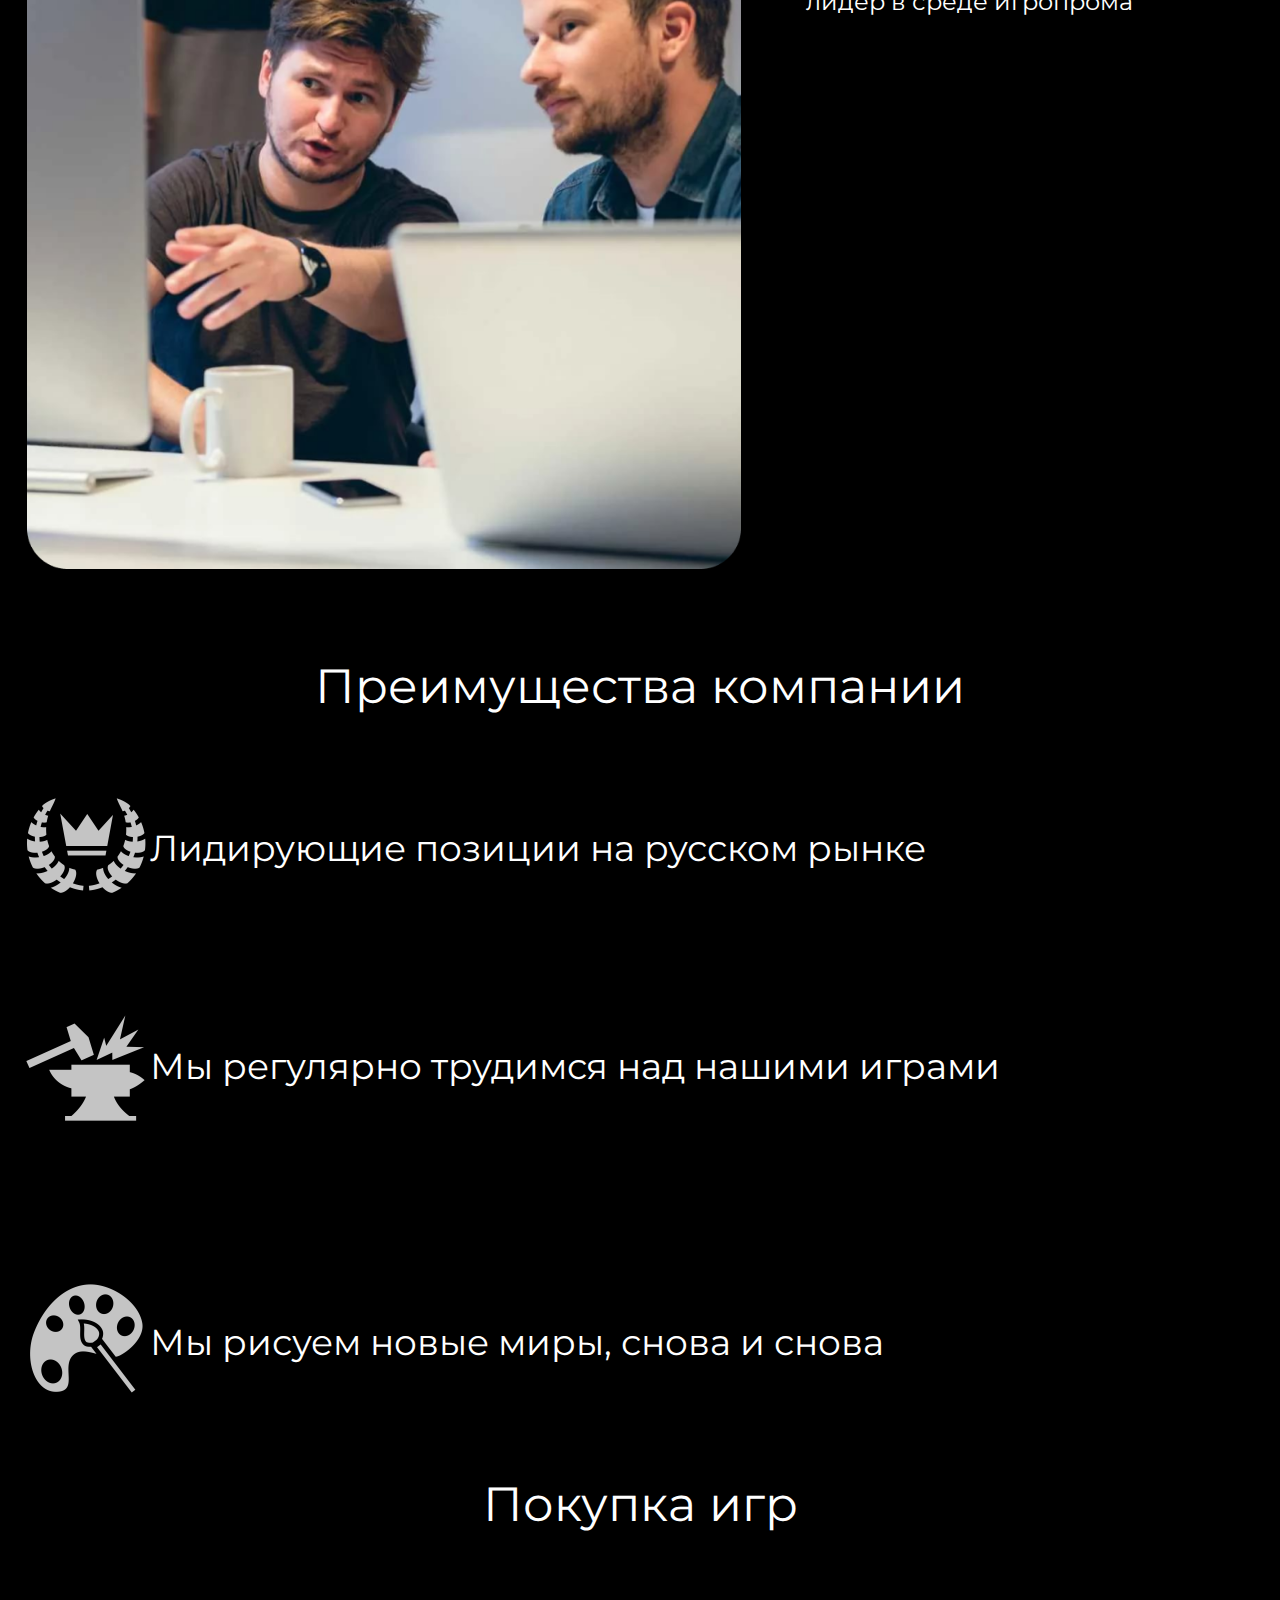
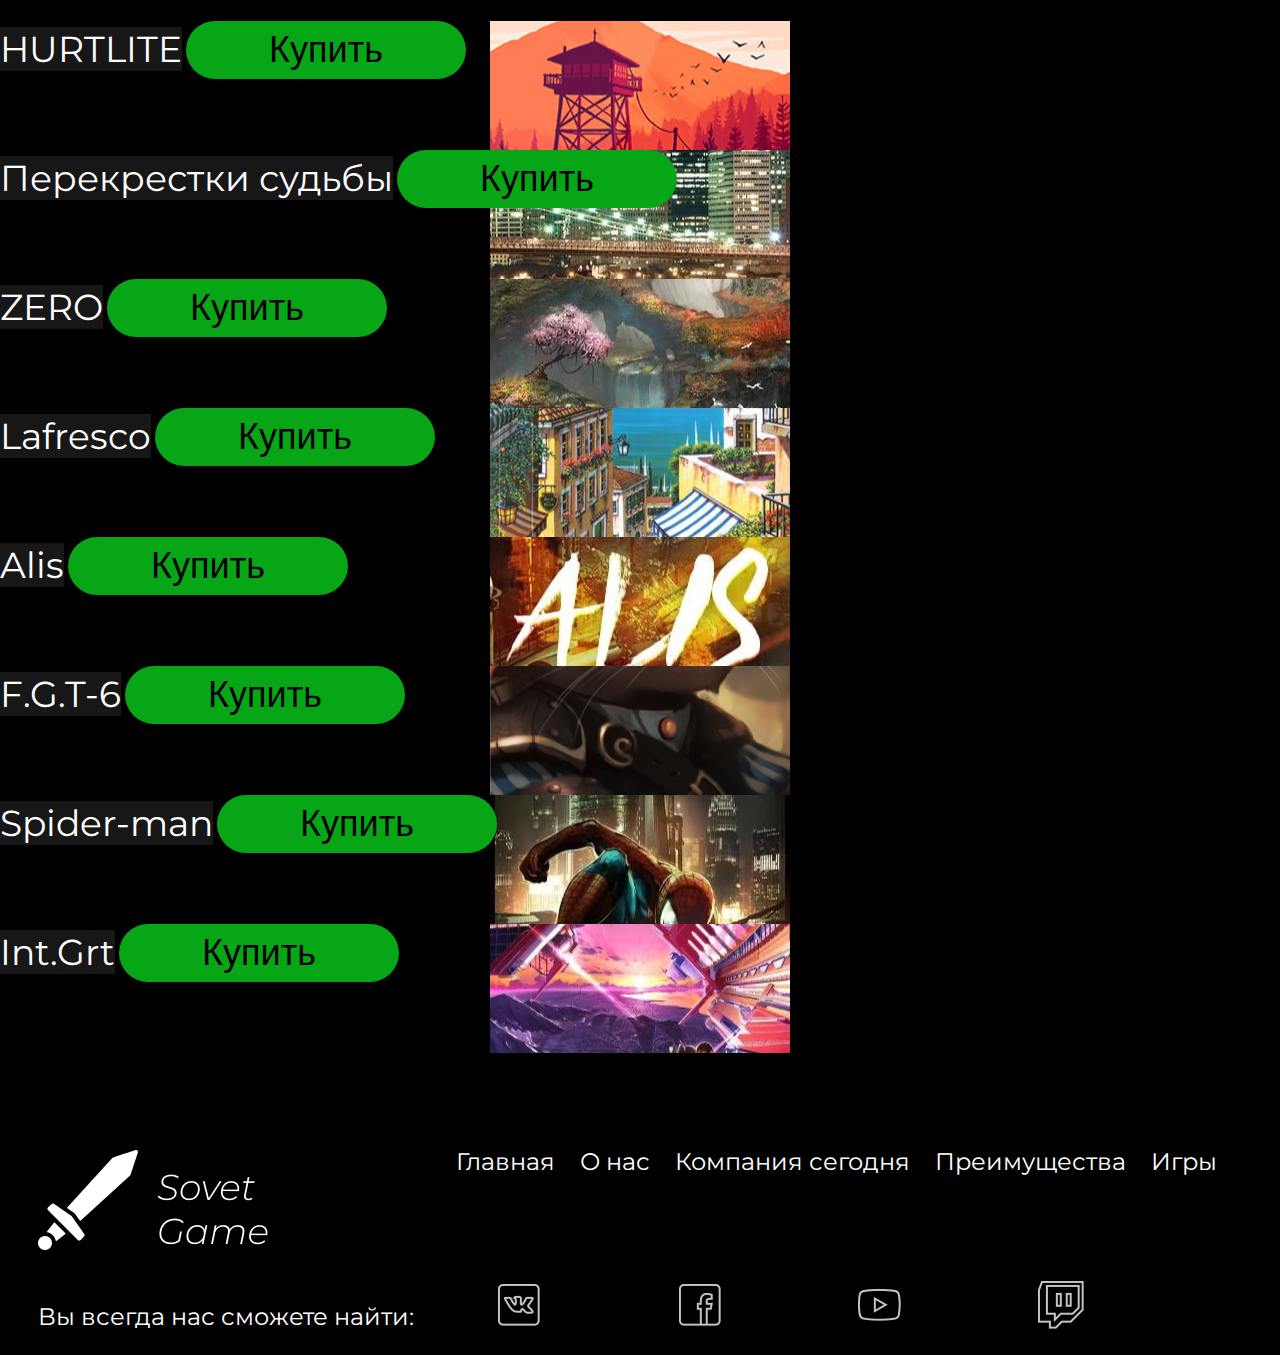
==== commit edaf7c97: "adaptiv" ====
--- a/index.html
+++ b/index.html
@@ -18,221 +18,227 @@
     <meta property="og:image:height" content="100">
     <meta property="og:image" content="img/logo.png" />
     <link rel="image_src" href="img/logo.png" /> 
-    <link rel="icon" href="img/logo.png" type="img/png"/>
+    <link rel="icon" href="/Orel123454.github.io/img/logo.png" type="img/png"/>
     <link rel="apple-touch-icon" href="/img/logo.png" type="img/png" />
+    <link rel="stylesheet" href="style/slick.css">
     <link rel="stylesheet" href="style/style.css">
-    <link rel="stylesheet" href="style/slick.css">
     <link href="https://fonts.googleapis.com/css?family=Montserrat:300,400&amp;subset=cyrillic" rel="stylesheet"> 
 </head>
 <body>
-    <div class="container-wrapper" id="glavn">
-            <header>
-                <a href="https://toster.ru/q/368073" class="logo-a">
-                    <span class="logo">
-                        <img src="img/Logosity.png" alt="Logo" href="#">
-                    </span>
-                        
-                </a>
-                <div class="header-nav">
-                    <div class="menuToggle">Меню</div>
-                    <div class="menu">
-                        <ul>
-                            <li><a data-scroll-to="#glavn">Главная</a></li>
-                            <li><a data-scroll-to="#nas">О нас</a></li>
-                            <li><a data-scroll-to="#heute">Компания сегодня</a></li>
-                            <li><a data-scroll-to="#prem">Преимущества</a></li>
-                            <li><a data-scroll-to="#game">Игры</a></li>
-                        </ul>
+    <div class="wrapper">
+            <div class="container-wrapper" id="glavn">
+                    <header>
+                        <a href="https://orel123454.github.io/" class="logo-a">
+                            <span class="logo">
+                                <img src="img/Logosity.png" alt="Logo" href="#" title="logo">
+                            </span>
+                                
+                        </a>
+                        <div class="header-nav">
+                            <div class="menuToggle">Меню</div>
+                            <div class="menu">
+                                <ul>
+                                    <li><a href="#glavn" data-scroll-to="#glavn">Главная</a></li>
+                                    <li><a href="#nas" data-scroll-to="#nas">О нас</a></li>
+                                    <li><a href="#heute" data-scroll-to="#heute">Компания сегодня</a></li>
+                                    <li><a href="#prem" data-scroll-to="#prem">Преимущества</a></li>
+                                    <li><a href="#game" data-scroll-to="#game">Игры</a></li>
+                                </ul>
+                            </div> 
+                            
+                        </div>
+                    </header>
+                    <div class="header-container">
+                        <div class="header-wrapper">
+                                <div class="glavn"><h1>Иновационная разработка игр</h1></div>
+                                <div class="genre">
+                                    <ul>
+                                        <li class="img1_1">RPG</li>
+                                        <li class="img2">Action</li>
+                                        <li class="img3">RTS</li>
+                                    </ul>
+                                </div>
+                        </div>
                     </div>
-                    
-                </div>
-            </header>
-            <div class="header-container">
-                <div class="header-wrapper">
-                        <div class="glavn"><h1>Иновационная разработка игр</h1></div>
-                        <div class="genre">
-                            <ul>
-                                <li class="img1_1">RPG</li>
-                                <li class="img2">Action</li>
-                                <li class="img3">RTS</li>
-                            </ul>
-                        </div>
+                <div class="header-down">
+                    <p class="text-left">Делай ход конем, иди дальше!</p>
+                    <p class="text-right">Игры? А цены?</p>
                 </div>
             </div>
-        <div class="header-down">
-            <p class="text-left">Делай ход конем, иди дальше!</p>
-            <p class="text-right">Игры? А цены?</p>
-        </div>
+           <div class="wrapper-main" id="nas">
+               <main>
+                   <section class="tab">
+                        <h2>О нас или немного эгоизма</h2>
+                        <ul class="tabs">
+                            <li class="active" rel="tab1">RTS</li>
+                            <li rel="tab2">Action</li>
+                            <li rel="tab3">RPG</li>
+                          </ul>
+                          <div class="tab_container">
+                            <h3 class="d_active tab_drawer_heading" rel="tab1">RTS</h3>
+                            <div id="tab1" class="tab_content">
+                                <div class="tab_img ">
+                                    <img src="/img/32432.png" alt="rts_img" title="rts_img">
+                                </div>
+                                <div class="tab_text ">
+                                        <h2>Стратегии - это мир и война в одном лице</h2>
+                                        <ul>
+                                            <li>Более 100 RTS. Более 100 миров.</li>
+                                            <li>Более 10 тысяч незабываемых сюжетов</li>
+                                            <li>Более 300 созданых великих цивилизаци.</li>
+                                        </ul>
+                                </div>
+                            
+                            </div>
+                            <!-- #tab1 -->
+                            <h3 class="tab_drawer_heading" rel="tab2">Action</h3>
+                            <div id="tab2" class="tab_content">
+                                    <div class="tab_img">
+                                        <img src="img/action.jpg" alt="action_img" title="action_img">
+                                    </div>
+                                <div class="tab_text ">
+                                        <h2>Стрельба, война, танки, а посередине Вы</h2>
+                                        <ul>
+                                            <li>Более миллиона уникального оружия</li>
+                                            <li>Более 50 спасенных миров</li>
+                                            <li>1000 главных злодеев</li>
+                                        </ul>
+                                </div>
+                            
+                            </div>
+                            <!-- #tab2 -->
+                            <h3 class="tab_drawer_heading" rel="tab3">RPG</h3>
+                            <div id="tab3" class="tab_content">
+                                <div class="tab_img">
+                                    <img src="img/rpg.jpg" alt="RPG_img" title="RPG_img">
+                                </div>
+                                <div class="tab_text">
+                                        <h2>RPG. Весь мир подстраивается под тебя</h2>
+                                        <ul>
+                                            <li>Огромные королевства</li>
+                                            <li>Множество подземелий и боссов</li>
+                                            <li>20 MMORPG</li>
+                                        </ul>
+                                </div>
+                            
+                            </div>
+                            <!-- #tab3 -->
+                          </div>
+                          <!-- .tab_container -->
+                          </div>
+                   </section>
+                   <section class="content" id="heute">
+                        <h2>Компания сегодня</h2>
+                        <div class="content_wrapper">
+                               
+                            <div class="content_img">
+                                <img src="/img/4312i.png" alt="content_img" title="content_img">
+                            </div>
+                            <div class="content_text">
+                                <h3>Директор компании <br> Алексей Иванов</h3>
+                                <p>“Sovet Game” сегодня стремится вырваться на мировой рынок,
+                                    где вполне может укрепиться,
+                                    как лидер в среде игропрома</p>
+                            </div>
+                        </div>
+                   </section>
+                   <section class="prem" id="prem">
+                        <h2>Преимущества компании</h2>
+                        <div class="prem_wrapper">
+                            <ul>
+                                <li class="prem1">
+                                    Лидирующие позиции на русском рынке
+                                </li>
+                                <li class="prem2">
+                                    Мы регулярно трудимся над нашими играми
+                                </li>
+                                <li class="prem3">
+                                    Мы рисуем новые миры, снова и снова
+                                </li>
+                            </ul>
+                        </div>
+                   </section>
+                   <section class="slider_wrapper" id="game">
+                       <h2>Покупка игр</h2>
+                        <div class="slider">
+                            <div class="sl" style="background: url(../img/sl1.png) no-repeat; background-position: center;">
+                                <span>HURTLITE</span>
+                                <button>Купить</button>
+                            </div>
+                            <div class="sl" style="background: url(../img/sl2.jpg) no-repeat; background-position: center;">
+                                <span>Перекрестки судьбы</span>
+                                <button>Купить</button>
+                            </div>
+                            <div class="sl" style="background: url(../img/sl3.jpg) no-repeat; background-position: center;">
+                                <span>ZERO</span>
+                                <button>Купить</button>
+                            </div>
+                            <div class="sl" style="background: url(../img/sl4.jpg) no-repeat; background-position: center;">
+                                <span>Lafresco</span>
+                                <button>Купить</button>
+                            </div>
+                            <div class="sl" style="background: url(../img/sl5.jpg) no-repeat; background-position: center;">
+                                <span>Alis</span>
+                                <button>Купить</button>
+                            </div>
+                            <div class="sl" style="background: url(../img/sl6.jpg) no-repeat; background-position: center;">
+                                <span>F.G.T-6</span>
+                                <button>Купить</button>
+                            </div>
+                            <div class="sl" style="background: url(../img/sl7.jpg) no-repeat; background-position: center;">
+                                <span>Spider-man</span>
+                                <button>Купить</button>
+                            </div>
+                            <div class="sl" style="background: url(../img/sl8.jpg) no-repeat; background-position: center;">
+                                <span>Int.Grt</span>
+                                <button>Купить</button>
+                            </div>
+                        </div>
+                   </section>
+               </main>
+           </div>
+
     </div>
-   <div class="wrapper-main" id="nas">
-       <main>
-           <section class="tab">
-                <h2>О нас или немного эгоизма</h2>
-                <ul class="tabs">
-                    <li class="active" rel="tab1">RTS</li>
-                    <li rel="tab2">Action</li>
-                    <li rel="tab3">RPG</li>
-                  </ul>
-                  <div class="tab_container">
-                    <h3 class="d_active tab_drawer_heading" rel="tab1">RTS</h3>
-                    <div id="tab1" class="tab_content">
-                        <div class="tab_img " style="background-image: url(/img/32432.png)">
-
-                        </div>
-                        <div class="tab_text ">
-                                <h2>Стратегии - это мир и война в одном лице</h2>
-                                <ul>
-                                    <li>Более 100 RTS. Более 100 миров.</li>
-                                    <li>Более 10 тысяч незабываемых сюжетов</li>
-                                    <li>Более 300 созданых великих цивилизаци.</li>
-                                </ul>
-                        </div>
-                    
-                    </div>
-                    <!-- #tab1 -->
-                    <h3 class="tab_drawer_heading" rel="tab2">Action</h3>
-                    <div id="tab2" class="tab_content">
-                            <div class="tab_img" style="background-image:url(img/action.jpg)">
-                            
-                            </div>
-                        <div class="tab_text ">
-                                <h2>Стрельба, война, танки, а посередине Вы</h2>
-                                <ul>
-                                    <li>Более миллиона уникального оружия</li>
-                                    <li>Более 50 спасенных миров</li>
-                                    <li>1000 главных злодеев</li>
-                                </ul>
-                        </div>
-                    
-                    </div>
-                    <!-- #tab2 -->
-                    <h3 class="tab_drawer_heading" rel="tab3">RPG</h3>
-                    <div id="tab3" class="tab_content">
-                        <div class="tab_img" style="background-image:url(img/rpg.jpg)">
-                            
-                        </div>
-                        <div class="tab_text">
-                                <h2>RPG. Весь мир подстраивается под тебя</h2>
-                                <ul>
-                                    <li>Огромные королевства</li>
-                                    <li>Множество подземелий и боссов</li>
-                                    <li>20 MMORPG</li>
-                                </ul>
-                        </div>
-                    
-                    </div>
-                    <!-- #tab3 -->
-                  </div>
-                  <!-- .tab_container -->
-                  </div>
-           </section>
-           <section class="content" id="heute">
-                <h2>Компания сегодня</h2>
-                <div class="content_wrapper">
-                       
-                    <div class="content_img">
-
-                    </div>
-                    <div class="content_text">
-                        <h3>Директор компании <br> Алексей Иванов</h3>
-                        <p>“Sovet Game” сегодня стремится вырваться на мировой рынок,
-                            где вполне может укрепиться,
-                            как лидер в среде игропрома</p>
-                    </div>
-                </div>
-           </section>
-           <section class="prem" id="prem">
-                <h2>Преимущества компании</h2>
-                <div class="prem_wrapper">
-                    <ul>
-                        <li class="prem1">
-                            Лидирующие позиции на русском рынке
-                        </li>
-                        <li class="prem2">
-                            Мы регулярно трудимся над нашими играми
-                        </li>
-                        <li class="prem3">
-                            Мы рисуем новые миры, снова и снова
-                        </li>
-                    </ul>
-                </div>
-           </section>
-           <section class="slider_wrapper" id="game">
-               <h2>Покупка игр</h2>
-                <div class="slider">
-                    <div class="sl" style="background: url(../img/sl1.png) no-repeat; background-position: center;">
-                        <span>HURTLITE</span>
-                        <button>Купить</button>
-                    </div>
-                    <div class="sl" style="background: url(../img/sl2.jpg) no-repeat; background-position: center;">
-                        <span>Перекрестки судьбы</span>
-                        <button>Купить</button>
-                    </div>
-                    <div class="sl" style="background: url(../img/sl3.jpg) no-repeat; background-position: center;">
-                        <span>ZERO</span>
-                        <button>Купить</button>
-                    </div>
-                    <div class="sl" style="background: url(../img/sl4.jpg) no-repeat; background-position: center;">
-                        <span>Lafresco</span>
-                        <button>Купить</button>
-                    </div>
-                    <div class="sl" style="background: url(../img/sl5.jpg) no-repeat; background-position: center;">
-                        <span>Alis</span>
-                        <button>Купить</button>
-                    </div>
-                    <div class="sl" style="background: url(../img/sl6.jpg) no-repeat; background-position: center;">
-                        <span>F.G.T-6</span>
-                        <button>Купить</button>
-                    </div>
-                    <div class="sl" style="background: url(../img/sl7.jpg) no-repeat; background-position: center;">
-                        <span>Spider-man</span>
-                        <button>Купить</button>
-                    </div>
-                    <div class="sl" style="background: url(../img/sl8.jpg) no-repeat; background-position: center;">
-                        <span>Int.Grt</span>
-                        <button>Купить</button>
-                    </div>
-                </div>
-           </section>
-       </main>
-   </div>
    <div class="wrapper-footer">
         <footer>
             <div class="footer-up">
-                    <a href="https://toster.ru/q/368073" class="logo-a">
+                    <a href="https://orel123454.github.io/" class="logo-a">
                         <span class="logo">
-                            <img src="img/Logosity.png" alt="Logo" href="#">
+                            <img src="img/Logosity.png" alt="Logo" href="#" title="logo">
                         </span>
                             
                     </a>
                     <div class="footer-nav">
                          <ul>
-                            <li><a data-scroll-to="#glavn">Главная</a></li>
-                            <li><a data-scroll-to="#nas">О нас</a></li>
-                            <li><a data-scroll-to="#heute">Компания сегодня</a></li>
-                            <li><a data-scroll-to="#prem">Преимущества</a></li>
-                            <li><a data-scroll-to="#game">Игры</a></li>
+                            <li><a href="#glavn" data-scroll-to="#glavn">Главная</a></li>
+                            <li><a href="#nas" data-scroll-to="#nas">О нас</a></li>
+                            <li><a href="#heute" data-scroll-to="#heute">Компания сегодня</a></li>
+                            <li><a href="#prem" data-scroll-to="#prem">Преимущества</a></li>
+                            <li><a href="#game" data-scroll-to="#game">Игры</a></li>
                         </ul>
                     </div>
             </div>
             <div class="footer-down">
                 <span>Вы всегда нас сможете найти:</span>
                 <ul>
-                    <li style="background-image: url(img/vk.png)"><a href="#"></a></li>
-                    <li style="background-image: url(img/facebook.png)"><a href="#"></a></li>
-                    <li style="background-image: url(img/youtube.png)"><a href="#"></a></li>
-                    <li style="background-image: url(img/twich.png)"><a href="#"></a></li>
+                    <li style="background-image: url(img/vk.png)"  target="_blank"><a href="#"></a></li>
+                    <li style="background-image: url(img/facebook.png)"  target="_blank"><a href="#"></a></li>
+                    <li style="background-image: url(img/youtube.png)"  target="_blank"><a href="#"></a></li>
+                    <li style="background-image: url(img/twich.png)"  target="_blank"><a href="#"></a></li>
                 </ul>
             </div>
         </footer>
-   </div>
+    </div> 
+    <div>
+        
+    </div>
    <script
 	    src="https://code.jquery.com/jquery-3.4.0.min.js"
 	    integrity="sha256-BJeo0qm959uMBGb65z40ejJYGSgR7REI4+CW1fNKwOg="
         crossorigin="anonymous"></script>
-    <script src="js/script.js"></script>
     <script src="js/slick.min.js"></script>
     <script src="/js/scriptsl.js"></script>
     <script src="/js/scroll.js"></script>
+    <script src="js/script.js"></script>
 </body>
 </html>--- a/style/style.css
+++ b/style/style.css
@@ -29,10 +29,21 @@
 	display: block;
 }
 body {
-	line-height: 1;
+    width: 100%;
+    background-color: #000000;
+    line-height: 1;
+    
 }
 ol, ul {
 	list-style: none;
+}
+.wrapper{
+    max-width: 1920px;
+    margin: auto;
+}
+.wrapper-footer{
+    max-width: 1920px;
+    margin: auto;
 }
 blockquote, q {
 	quotes: none;
@@ -60,6 +71,10 @@
     width: 100%;
     font-weight: lighter;
     background: url(/img/i.png) no-repeat;
+    background-size: cover; 
+    -moz-background-size: cover; 
+    -o-background-size: cover; 
+    -webkit-background-size: cover;
     display: -webkit-box;
     display: -ms-flexbox;
     display: flex;
@@ -120,10 +135,12 @@
     width: 358px;
     height: 143px;
 } */
+
 .header-nav a:hover{
     color:#F04343;
     border-bottom: 1px solid #F04343;
     line-height: 60px;
+    cursor:pointer;
 }
 .genre{
     font-size: 48px;
@@ -372,17 +389,18 @@
     display: flex;
 }
 .tab_img{
-    width: 400px;
-    height: 600px;
+    width: 96%;
+    max-width: 400px;
     margin-right: 69px;
     margin-left: 54px;
-    border-radius: 30px;
     margin-top: 37px;
     margin-bottom: 37px;
-    background-size: cover; 
-    -moz-background-size: cover; 
-    -o-background-size: cover; 
-    -webkit-background-size: cover;
+   
+}
+.tab_img img{
+    width:100%;
+    height: auto;
+    border-radius: 30px;
 }
 .tab_text{
     margin-right: 84px;
@@ -408,15 +426,18 @@
     padding-bottom:8px;
 }
 .content_img{
-    width: 876px;
-    height: 916px;
     border-radius: 50px;
-    background: url(/img/4312i.png);
     margin-right: 65px;
     background-size: cover; 
     -moz-background-size: cover; 
     -o-background-size: cover; 
     -webkit-background-size: cover;
+    max-width: 900px;
+    width: 96%;
+}
+.content_img img{
+    width: 100%; 
+    height: auto;
 }
 .content{
     color:#fff;
@@ -620,6 +641,7 @@
     color:#F04343;
     border-bottom: 1px solid #F04343;
     line-height: 60px;
+    cursor:pointer;
 }
 .footer-down{
     padding: 25px 38px;
@@ -885,6 +907,11 @@
 
 }
 @media screen and ( max-width: 960px ){
+    .header-nav,.footer-nav a:hover{
+        color:#F04343;
+        border-bottom: 1px solid #F04343;
+        line-height: 24px;
+    }
     .genre ul{
         -webkit-box-orient: vertical;
         -webkit-box-direction: normal;
@@ -931,7 +958,12 @@
         margin-right: 10px;
     }
 }
-
-
-
-
+@media screen and (max-width:600px){
+    .tab_img {
+        margin:auto;
+    }
+}
+
+
+
+
